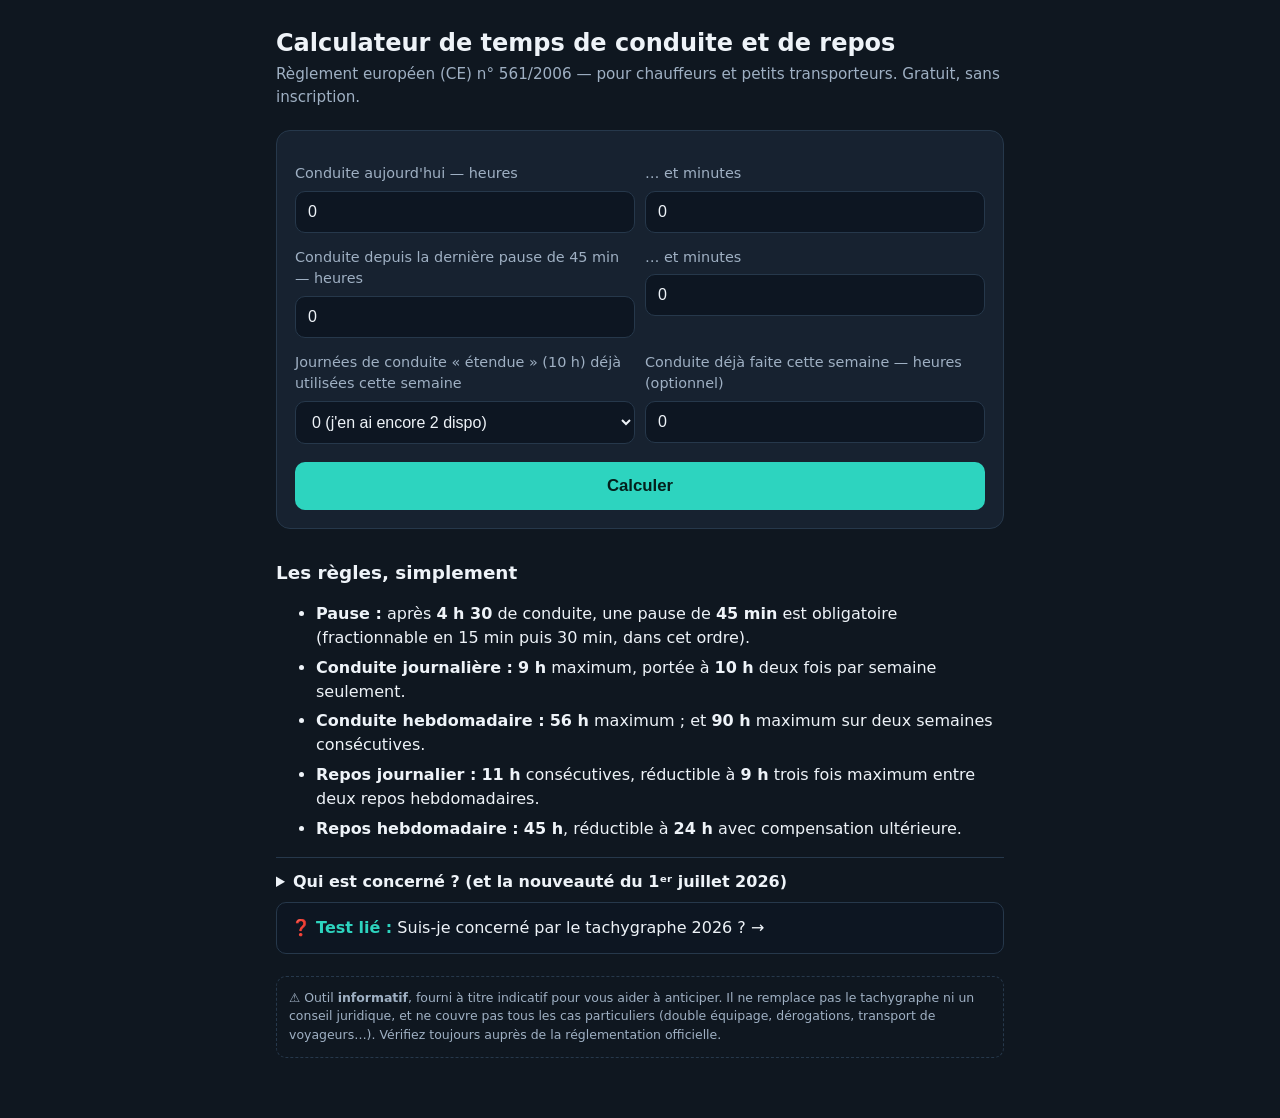
==== index.html @ accab747 "Ajout test tachygraphe 2026 + maillage interne (2e aimant a trafic) Co-Authored-By: Claude Opus 4.8 " ====
<!DOCTYPE html>
<html lang="fr">
<head>
<meta charset="utf-8">
<meta name="viewport" content="width=device-width, initial-scale=1">
<title>Calculateur de temps de conduite et de repos (règles UE 561/2006) — gratuit</title>
<meta name="description" content="Calculez gratuitement votre temps de conduite restant, votre prochaine pause obligatoire et votre repos journalier selon la réglementation européenne 561/2006. Outil simple pour chauffeurs et petits transporteurs.">
<style>
  :root{
    --bg:#0f1720; --card:#172230; --ink:#eef3f8; --muted:#9fb0c3;
    --accent:#2dd4bf; --warn:#f59e0b; --bad:#ef4444; --good:#22c55e; --line:#26384b;
  }
  *{box-sizing:border-box}
  body{margin:0;font-family:system-ui,-apple-system,Segoe UI,Roboto,sans-serif;background:var(--bg);color:var(--ink);line-height:1.5}
  .wrap{max-width:760px;margin:0 auto;padding:20px 16px 60px}
  h1{font-size:1.5rem;margin:.2em 0 .1em}
  .sub{color:var(--muted);margin:0 0 1.4em;font-size:.95rem}
  .card{background:var(--card);border:1px solid var(--line);border-radius:14px;padding:18px;margin-bottom:16px}
  label{display:block;font-size:.9rem;color:var(--muted);margin:14px 0 6px}
  .row{display:flex;gap:10px;flex-wrap:wrap}
  .row .fld{flex:1;min-width:120px}
  input,select{width:100%;background:#0d1622;border:1px solid var(--line);color:var(--ink);
    border-radius:10px;padding:11px 12px;font-size:1rem}
  input:focus,select:focus{outline:2px solid var(--accent);border-color:transparent}
  button{margin-top:18px;width:100%;background:var(--accent);color:#04201c;border:0;border-radius:10px;
    padding:14px;font-size:1.05rem;font-weight:700;cursor:pointer}
  button:active{transform:translateY(1px)}
  .res{display:none;margin-top:4px}
  .res.show{display:block}
  .stat{display:flex;justify-content:space-between;align-items:center;gap:12px;
    padding:13px 14px;border-radius:10px;background:#0d1622;border:1px solid var(--line);margin-bottom:10px}
  .stat .v{font-weight:800;font-size:1.15rem;white-space:nowrap}
  .stat small{display:block;color:var(--muted);font-weight:400;font-size:.78rem}
  .ok{color:var(--good)} .wn{color:var(--warn)} .bd{color:var(--bad)}
  .note{font-size:.82rem;color:var(--muted)}
  details{margin-top:10px;border-top:1px solid var(--line);padding-top:12px}
  summary{cursor:pointer;font-weight:600}
  h2{font-size:1.15rem;margin:1.6em 0 .4em}
  .rules li{margin:.35em 0}
  .disc{font-size:.78rem;color:var(--muted);border:1px dashed var(--line);border-radius:10px;padding:12px;margin-top:22px}
  a{color:var(--accent)}
</style>
</head>
<body>
<div class="wrap">
  <h1>Calculateur de temps de conduite et de repos</h1>
  <p class="sub">Règlement européen (CE) n° 561/2006 — pour chauffeurs et petits transporteurs. Gratuit, sans inscription.</p>

  <div class="card">
    <div class="row">
      <div class="fld">
        <label for="dh">Conduite aujourd'hui — heures</label>
        <input id="dh" type="number" min="0" max="15" value="0" inputmode="numeric">
      </div>
      <div class="fld">
        <label for="dm">… et minutes</label>
        <input id="dm" type="number" min="0" max="59" value="0" inputmode="numeric">
      </div>
    </div>
    <div class="row">
      <div class="fld">
        <label for="ch">Conduite depuis la dernière pause de 45 min — heures</label>
        <input id="ch" type="number" min="0" max="10" value="0" inputmode="numeric">
      </div>
      <div class="fld">
        <label for="cm">… et minutes</label>
        <input id="cm" type="number" min="0" max="59" value="0" inputmode="numeric">
      </div>
    </div>
    <div class="row">
      <div class="fld">
        <label for="ext">Journées de conduite « étendue » (10 h) déjà utilisées cette semaine</label>
        <select id="ext">
          <option value="0">0 (j'en ai encore 2 dispo)</option>
          <option value="1">1 (encore 1 dispo)</option>
          <option value="2">2 (plus dispo cette semaine)</option>
        </select>
      </div>
      <div class="fld">
        <label for="wk">Conduite déjà faite cette semaine — heures (optionnel)</label>
        <input id="wk" type="number" min="0" max="56" value="0" inputmode="numeric">
      </div>
    </div>
    <button onclick="calc()">Calculer</button>
  </div>

  <div id="res" class="res">
    <div class="card">
      <div id="pause" class="stat"></div>
      <div id="jour" class="stat"></div>
      <div id="hebdo" class="stat"></div>
      <div id="repos" class="stat"></div>
      <p class="note" id="resume"></p>
    </div>
  </div>

  <h2>Les règles, simplement</h2>
  <ul class="rules">
    <li><b>Pause :</b> après <b>4 h 30</b> de conduite, une pause de <b>45 min</b> est obligatoire (fractionnable en 15 min puis 30 min, dans cet ordre).</li>
    <li><b>Conduite journalière :</b> <b>9 h</b> maximum, portée à <b>10 h</b> deux fois par semaine seulement.</li>
    <li><b>Conduite hebdomadaire :</b> <b>56 h</b> maximum ; et <b>90 h</b> maximum sur deux semaines consécutives.</li>
    <li><b>Repos journalier :</b> <b>11 h</b> consécutives, réductible à <b>9 h</b> trois fois maximum entre deux repos hebdomadaires.</li>
    <li><b>Repos hebdomadaire :</b> <b>45 h</b>, réductible à <b>24 h</b> avec compensation ultérieure.</li>
  </ul>

  <details>
    <summary>Qui est concerné ? (et la nouveauté du 1ᵉʳ juillet 2026)</summary>
    <p class="note">Ces règles s'appliquent à la plupart des transports de marchandises par véhicule &gt; 3,5 t. <b>Nouveauté :</b> depuis le 1ᵉʳ juillet 2026, les <b>utilitaires de 2,5 à 3,5 t</b> effectuant du <b>transport international ou du cabotage pour compte d'autrui</b> y sont aussi soumis et doivent être équipés d'un tachygraphe intelligent. Le transport purement national en véhicule &lt; 3,5 t reste hors champ.</p>
  </details>

  <a href="tachygraphe-2026/" style="display:block;margin-top:8px;background:#0d1622;border:1px solid var(--line);border-radius:10px;padding:13px 14px;text-decoration:none;color:var(--ink)">❓ <b style="color:var(--accent)">Test lié :</b> Suis-je concerné par le tachygraphe 2026 ? →</a>

  <div class="disc">
    ⚠️ Outil <b>informatif</b>, fourni à titre indicatif pour vous aider à anticiper. Il ne remplace pas le tachygraphe ni un conseil juridique, et ne couvre pas tous les cas particuliers (double équipage, dérogations, transport de voyageurs…). Vérifiez toujours auprès de la réglementation officielle.
  </div>
</div>

<script>
function toMin(h,m){return (parseInt(h||0,10)*60)+parseInt(m||0,10);}
function fmt(min){if(min<0)min=0;var h=Math.floor(min/60),m=min%60;return (h>0?h+' h ':'')+(m>0||h===0?m+' min':'').trim();}
function setStat(id,cls,label,value,sub){
  document.getElementById(id).innerHTML='<div><b>'+label+'</b>'+(sub?'<small>'+sub+'</small>':'')+'</div><div class="v '+cls+'">'+value+'</div>';
}
function calc(){
  var jour=toMin(dh.value,dm.value);
  var cont=toMin(ch.value,cm.value);
  var ext=parseInt(document.getElementById('ext').value,10);
  var wk=parseInt(document.getElementById('wk').value||0,10)*60;

  // Pause obligatoire
  var avantPause=270-cont; // 4h30 = 270 min
  if(avantPause<=0) setStat('pause','bd','Pause obligatoire','MAINTENANT','Vous avez atteint 4 h 30 de conduite continue → 45 min de pause');
  else setStat('pause', avantPause<=45?'wn':'ok','Avant la pause de 45 min', fmt(avantPause), 'Conduite continue restante avant pause obligatoire');

  // Limite journalière
  var limite = ext<2 ? 600 : 540; // 10h si extension dispo, sinon 9h
  var resteJour = limite-jour;
  var subJour = ext<2 ? 'Limite 9 h, extensible à 10 h ('+(2-ext)+' restante(s) cette semaine)' : 'Limite 9 h (plus d\'extension dispo)';
  setStat('jour', resteJour<=0?'bd':(resteJour<=60?'wn':'ok'), 'Conduite restante aujourd\'hui', resteJour<=0?'0 — limite atteinte':fmt(resteJour), subJour);

  // Hebdo
  var resteHebdo=3360-(wk+jour); // 56h = 3360
  setStat('hebdo', resteHebdo<=0?'bd':(resteHebdo<=180?'wn':'ok'), 'Conduite restante cette semaine', resteHebdo<=0?'0 — limite 56 h atteinte':fmt(resteHebdo), 'Plafond hebdomadaire 56 h');

  // Repos
  setStat('repos','ok','Repos journalier requis','11 h','Réductible à 9 h, 3 fois max entre 2 repos hebdo');

  // Résumé : le plus contraignant
  var dispo=Math.max(0,Math.min(resteJour,resteHebdo,avantPause<=0?0:avantPause));
  var resume;
  if(avantPause<=0) resume='➡️ Stop : prenez votre pause de 45 min avant de repartir.';
  else if(dispo<=0) resume='➡️ Vous avez atteint une limite — repos requis avant de reconduire.';
  else resume='➡️ Vous pouvez encore conduire environ '+fmt(dispo)+' avant la prochaine contrainte.';
  document.getElementById('resume').textContent=resume;

  document.getElementById('res').classList.add('show');
  document.getElementById('res').scrollIntoView({behavior:'smooth',block:'start'});
}
</script>
</body>
</html>
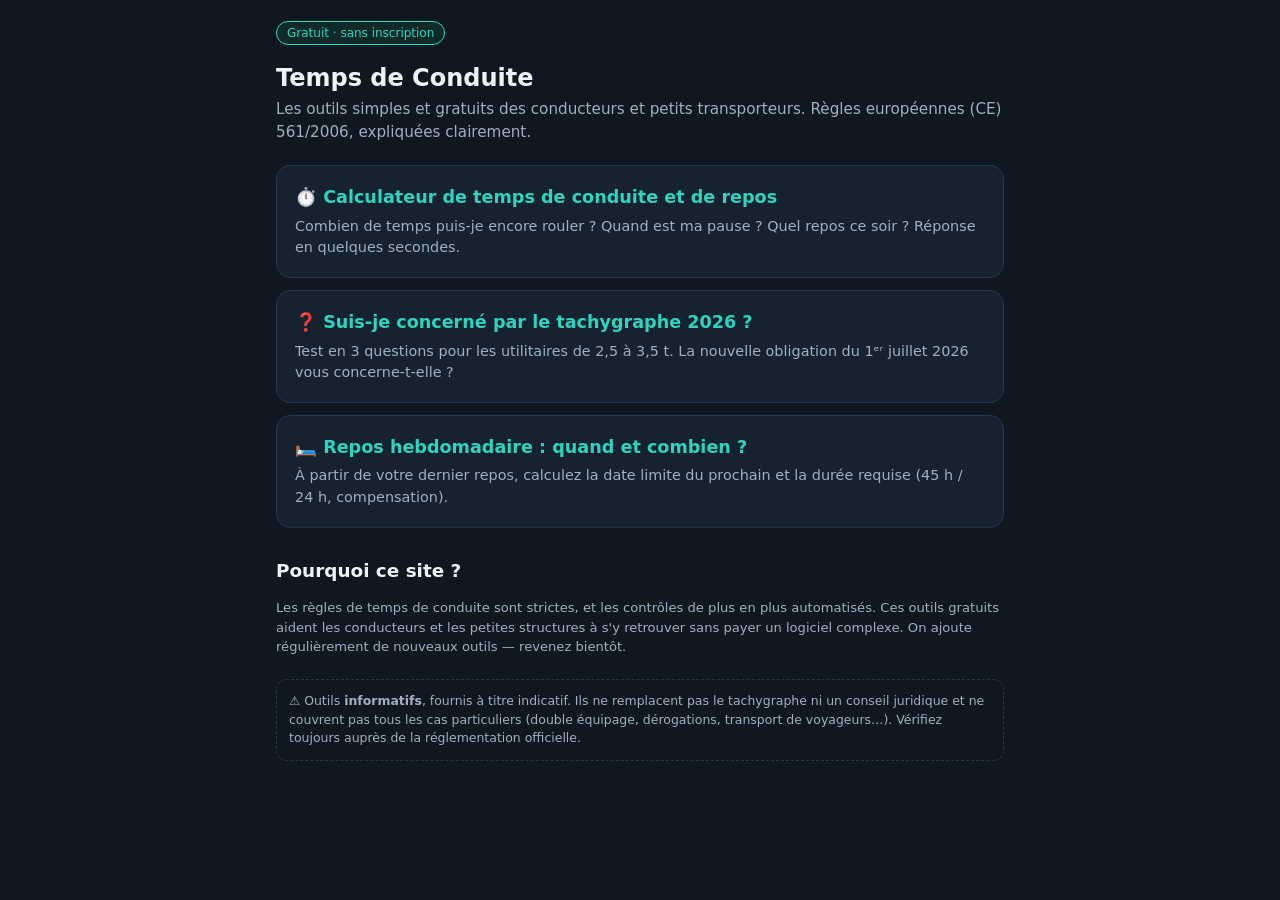
==== commit 1e535225: "Mini-site : page d'accueil + style partage + 3e outil (repos hebdomadaire) Restructuration : accueil" ====
--- a/index.html
+++ b/index.html
@@ -3,159 +3,38 @@
 <head>
 <meta charset="utf-8">
 <meta name="viewport" content="width=device-width, initial-scale=1">
-<title>Calculateur de temps de conduite et de repos (règles UE 561/2006) — gratuit</title>
-<meta name="description" content="Calculez gratuitement votre temps de conduite restant, votre prochaine pause obligatoire et votre repos journalier selon la réglementation européenne 561/2006. Outil simple pour chauffeurs et petits transporteurs.">
-<style>
-  :root{
-    --bg:#0f1720; --card:#172230; --ink:#eef3f8; --muted:#9fb0c3;
-    --accent:#2dd4bf; --warn:#f59e0b; --bad:#ef4444; --good:#22c55e; --line:#26384b;
-  }
-  *{box-sizing:border-box}
-  body{margin:0;font-family:system-ui,-apple-system,Segoe UI,Roboto,sans-serif;background:var(--bg);color:var(--ink);line-height:1.5}
-  .wrap{max-width:760px;margin:0 auto;padding:20px 16px 60px}
-  h1{font-size:1.5rem;margin:.2em 0 .1em}
-  .sub{color:var(--muted);margin:0 0 1.4em;font-size:.95rem}
-  .card{background:var(--card);border:1px solid var(--line);border-radius:14px;padding:18px;margin-bottom:16px}
-  label{display:block;font-size:.9rem;color:var(--muted);margin:14px 0 6px}
-  .row{display:flex;gap:10px;flex-wrap:wrap}
-  .row .fld{flex:1;min-width:120px}
-  input,select{width:100%;background:#0d1622;border:1px solid var(--line);color:var(--ink);
-    border-radius:10px;padding:11px 12px;font-size:1rem}
-  input:focus,select:focus{outline:2px solid var(--accent);border-color:transparent}
-  button{margin-top:18px;width:100%;background:var(--accent);color:#04201c;border:0;border-radius:10px;
-    padding:14px;font-size:1.05rem;font-weight:700;cursor:pointer}
-  button:active{transform:translateY(1px)}
-  .res{display:none;margin-top:4px}
-  .res.show{display:block}
-  .stat{display:flex;justify-content:space-between;align-items:center;gap:12px;
-    padding:13px 14px;border-radius:10px;background:#0d1622;border:1px solid var(--line);margin-bottom:10px}
-  .stat .v{font-weight:800;font-size:1.15rem;white-space:nowrap}
-  .stat small{display:block;color:var(--muted);font-weight:400;font-size:.78rem}
-  .ok{color:var(--good)} .wn{color:var(--warn)} .bd{color:var(--bad)}
-  .note{font-size:.82rem;color:var(--muted)}
-  details{margin-top:10px;border-top:1px solid var(--line);padding-top:12px}
-  summary{cursor:pointer;font-weight:600}
-  h2{font-size:1.15rem;margin:1.6em 0 .4em}
-  .rules li{margin:.35em 0}
-  .disc{font-size:.78rem;color:var(--muted);border:1px dashed var(--line);border-radius:10px;padding:12px;margin-top:22px}
-  a{color:var(--accent)}
-</style>
+<title>Temps de Conduite — outils gratuits pour chauffeurs et petits transporteurs</title>
+<meta name="description" content="Outils gratuits pour les conducteurs et petits transporteurs : calculateur de temps de conduite et de repos, test tachygraphe 2026, repos hebdomadaire. Règles UE 561/2006, sans inscription.">
+<link rel="canonical" href="https://jeromerinderboyer-ops.github.io/temps-de-conduite/">
+<link rel="stylesheet" href="style.css">
 </head>
 <body>
 <div class="wrap">
-  <h1>Calculateur de temps de conduite et de repos</h1>
-  <p class="sub">Règlement européen (CE) n° 561/2006 — pour chauffeurs et petits transporteurs. Gratuit, sans inscription.</p>
+  <span class="badge">Gratuit · sans inscription</span>
+  <h1>Temps de Conduite</h1>
+  <p class="sub">Les outils simples et gratuits des conducteurs et petits transporteurs. Règles européennes (CE) 561/2006, expliquées clairement.</p>
 
-  <div class="card">
-    <div class="row">
-      <div class="fld">
-        <label for="dh">Conduite aujourd'hui — heures</label>
-        <input id="dh" type="number" min="0" max="15" value="0" inputmode="numeric">
-      </div>
-      <div class="fld">
-        <label for="dm">… et minutes</label>
-        <input id="dm" type="number" min="0" max="59" value="0" inputmode="numeric">
-      </div>
-    </div>
-    <div class="row">
-      <div class="fld">
-        <label for="ch">Conduite depuis la dernière pause de 45 min — heures</label>
-        <input id="ch" type="number" min="0" max="10" value="0" inputmode="numeric">
-      </div>
-      <div class="fld">
-        <label for="cm">… et minutes</label>
-        <input id="cm" type="number" min="0" max="59" value="0" inputmode="numeric">
-      </div>
-    </div>
-    <div class="row">
-      <div class="fld">
-        <label for="ext">Journées de conduite « étendue » (10 h) déjà utilisées cette semaine</label>
-        <select id="ext">
-          <option value="0">0 (j'en ai encore 2 dispo)</option>
-          <option value="1">1 (encore 1 dispo)</option>
-          <option value="2">2 (plus dispo cette semaine)</option>
-        </select>
-      </div>
-      <div class="fld">
-        <label for="wk">Conduite déjà faite cette semaine — heures (optionnel)</label>
-        <input id="wk" type="number" min="0" max="56" value="0" inputmode="numeric">
-      </div>
-    </div>
-    <button onclick="calc()">Calculer</button>
+  <div class="tools">
+    <a class="tool" href="calculateur-temps-conduite/">
+      <h3>⏱️ Calculateur de temps de conduite et de repos</h3>
+      <p>Combien de temps puis-je encore rouler ? Quand est ma pause ? Quel repos ce soir ? Réponse en quelques secondes.</p>
+    </a>
+    <a class="tool" href="tachygraphe-2026/">
+      <h3>❓ Suis-je concerné par le tachygraphe 2026 ?</h3>
+      <p>Test en 3 questions pour les utilitaires de 2,5 à 3,5 t. La nouvelle obligation du 1ᵉʳ juillet 2026 vous concerne-t-elle ?</p>
+    </a>
+    <a class="tool" href="repos-hebdomadaire/">
+      <h3>🛏️ Repos hebdomadaire : quand et combien ?</h3>
+      <p>À partir de votre dernier repos, calculez la date limite du prochain et la durée requise (45 h / 24 h, compensation).</p>
+    </a>
   </div>
 
-  <div id="res" class="res">
-    <div class="card">
-      <div id="pause" class="stat"></div>
-      <div id="jour" class="stat"></div>
-      <div id="hebdo" class="stat"></div>
-      <div id="repos" class="stat"></div>
-      <p class="note" id="resume"></p>
-    </div>
-  </div>
-
-  <h2>Les règles, simplement</h2>
-  <ul class="rules">
-    <li><b>Pause :</b> après <b>4 h 30</b> de conduite, une pause de <b>45 min</b> est obligatoire (fractionnable en 15 min puis 30 min, dans cet ordre).</li>
-    <li><b>Conduite journalière :</b> <b>9 h</b> maximum, portée à <b>10 h</b> deux fois par semaine seulement.</li>
-    <li><b>Conduite hebdomadaire :</b> <b>56 h</b> maximum ; et <b>90 h</b> maximum sur deux semaines consécutives.</li>
-    <li><b>Repos journalier :</b> <b>11 h</b> consécutives, réductible à <b>9 h</b> trois fois maximum entre deux repos hebdomadaires.</li>
-    <li><b>Repos hebdomadaire :</b> <b>45 h</b>, réductible à <b>24 h</b> avec compensation ultérieure.</li>
-  </ul>
-
-  <details>
-    <summary>Qui est concerné ? (et la nouveauté du 1ᵉʳ juillet 2026)</summary>
-    <p class="note">Ces règles s'appliquent à la plupart des transports de marchandises par véhicule &gt; 3,5 t. <b>Nouveauté :</b> depuis le 1ᵉʳ juillet 2026, les <b>utilitaires de 2,5 à 3,5 t</b> effectuant du <b>transport international ou du cabotage pour compte d'autrui</b> y sont aussi soumis et doivent être équipés d'un tachygraphe intelligent. Le transport purement national en véhicule &lt; 3,5 t reste hors champ.</p>
-  </details>
-
-  <a href="tachygraphe-2026/" style="display:block;margin-top:8px;background:#0d1622;border:1px solid var(--line);border-radius:10px;padding:13px 14px;text-decoration:none;color:var(--ink)">❓ <b style="color:var(--accent)">Test lié :</b> Suis-je concerné par le tachygraphe 2026 ? →</a>
+  <h2 class="sec">Pourquoi ce site ?</h2>
+  <p class="note">Les règles de temps de conduite sont strictes, et les contrôles de plus en plus automatisés. Ces outils gratuits aident les conducteurs et les petites structures à s'y retrouver sans payer un logiciel complexe. On ajoute régulièrement de nouveaux outils — revenez bientôt.</p>
 
   <div class="disc">
-    ⚠️ Outil <b>informatif</b>, fourni à titre indicatif pour vous aider à anticiper. Il ne remplace pas le tachygraphe ni un conseil juridique, et ne couvre pas tous les cas particuliers (double équipage, dérogations, transport de voyageurs…). Vérifiez toujours auprès de la réglementation officielle.
+    ⚠️ Outils <b>informatifs</b>, fournis à titre indicatif. Ils ne remplacent pas le tachygraphe ni un conseil juridique et ne couvrent pas tous les cas particuliers (double équipage, dérogations, transport de voyageurs…). Vérifiez toujours auprès de la réglementation officielle.
   </div>
 </div>
-
-<script>
-function toMin(h,m){return (parseInt(h||0,10)*60)+parseInt(m||0,10);}
-function fmt(min){if(min<0)min=0;var h=Math.floor(min/60),m=min%60;return (h>0?h+' h ':'')+(m>0||h===0?m+' min':'').trim();}
-function setStat(id,cls,label,value,sub){
-  document.getElementById(id).innerHTML='<div><b>'+label+'</b>'+(sub?'<small>'+sub+'</small>':'')+'</div><div class="v '+cls+'">'+value+'</div>';
-}
-function calc(){
-  var jour=toMin(dh.value,dm.value);
-  var cont=toMin(ch.value,cm.value);
-  var ext=parseInt(document.getElementById('ext').value,10);
-  var wk=parseInt(document.getElementById('wk').value||0,10)*60;
-
-  // Pause obligatoire
-  var avantPause=270-cont; // 4h30 = 270 min
-  if(avantPause<=0) setStat('pause','bd','Pause obligatoire','MAINTENANT','Vous avez atteint 4 h 30 de conduite continue → 45 min de pause');
-  else setStat('pause', avantPause<=45?'wn':'ok','Avant la pause de 45 min', fmt(avantPause), 'Conduite continue restante avant pause obligatoire');
-
-  // Limite journalière
-  var limite = ext<2 ? 600 : 540; // 10h si extension dispo, sinon 9h
-  var resteJour = limite-jour;
-  var subJour = ext<2 ? 'Limite 9 h, extensible à 10 h ('+(2-ext)+' restante(s) cette semaine)' : 'Limite 9 h (plus d\'extension dispo)';
-  setStat('jour', resteJour<=0?'bd':(resteJour<=60?'wn':'ok'), 'Conduite restante aujourd\'hui', resteJour<=0?'0 — limite atteinte':fmt(resteJour), subJour);
-
-  // Hebdo
-  var resteHebdo=3360-(wk+jour); // 56h = 3360
-  setStat('hebdo', resteHebdo<=0?'bd':(resteHebdo<=180?'wn':'ok'), 'Conduite restante cette semaine', resteHebdo<=0?'0 — limite 56 h atteinte':fmt(resteHebdo), 'Plafond hebdomadaire 56 h');
-
-  // Repos
-  setStat('repos','ok','Repos journalier requis','11 h','Réductible à 9 h, 3 fois max entre 2 repos hebdo');
-
-  // Résumé : le plus contraignant
-  var dispo=Math.max(0,Math.min(resteJour,resteHebdo,avantPause<=0?0:avantPause));
-  var resume;
-  if(avantPause<=0) resume='➡️ Stop : prenez votre pause de 45 min avant de repartir.';
-  else if(dispo<=0) resume='➡️ Vous avez atteint une limite — repos requis avant de reconduire.';
-  else resume='➡️ Vous pouvez encore conduire environ '+fmt(dispo)+' avant la prochaine contrainte.';
-  document.getElementById('resume').textContent=resume;
-
-  document.getElementById('res').classList.add('show');
-  document.getElementById('res').scrollIntoView({behavior:'smooth',block:'start'});
-}
-</script>
 </body>
 </html>
--- a/style.css
+++ b/style.css
@@ -0,0 +1,56 @@
+:root{
+  --bg:#0f1720; --card:#172230; --ink:#eef3f8; --muted:#9fb0c3;
+  --accent:#2dd4bf; --warn:#f59e0b; --bad:#ef4444; --good:#22c55e; --line:#26384b;
+}
+*{box-sizing:border-box}
+body{margin:0;font-family:system-ui,-apple-system,Segoe UI,Roboto,sans-serif;background:var(--bg);color:var(--ink);line-height:1.5}
+.wrap{max-width:760px;margin:0 auto;padding:20px 16px 60px}
+a{color:var(--accent)}
+.nav{font-size:.85rem;color:var(--muted);margin-bottom:14px}
+.nav a{text-decoration:none}
+h1{font-size:1.5rem;margin:.2em 0 .1em}
+.sub{color:var(--muted);margin:0 0 1.4em;font-size:.95rem}
+.card{background:var(--card);border:1px solid var(--line);border-radius:14px;padding:18px;margin-bottom:16px}
+label{display:block;font-size:.9rem;color:var(--muted);margin:14px 0 6px}
+.row{display:flex;gap:10px;flex-wrap:wrap}
+.row .fld{flex:1;min-width:120px}
+input,select{width:100%;background:#0d1622;border:1px solid var(--line);color:var(--ink);border-radius:10px;padding:11px 12px;font-size:1rem}
+input:focus,select:focus{outline:2px solid var(--accent);border-color:transparent}
+.btn{margin-top:18px;width:100%;background:var(--accent);color:#04201c;border:0;border-radius:10px;padding:14px;font-size:1.05rem;font-weight:700;cursor:pointer}
+.btn:active{transform:translateY(1px)}
+.btn:disabled{opacity:.4;cursor:not-allowed}
+.res{display:none;margin-top:4px}
+.res.show{display:block}
+.stat{display:flex;justify-content:space-between;align-items:center;gap:12px;padding:13px 14px;border-radius:10px;background:#0d1622;border:1px solid var(--line);margin-bottom:10px}
+.stat .v{font-weight:800;font-size:1.15rem;white-space:nowrap}
+.stat small{display:block;color:var(--muted);font-weight:400;font-size:.78rem}
+.ok{color:var(--good)} .wn{color:var(--warn)} .bd{color:var(--bad)}
+.note{font-size:.82rem;color:var(--muted)}
+.q{font-weight:600;margin:0 0 10px}
+.opts{display:flex;flex-direction:column;gap:8px}
+.opt{display:block;width:100%;text-align:left;background:#0d1622;border:1px solid var(--line);color:var(--ink);border-radius:10px;padding:13px 14px;font-size:1rem;cursor:pointer}
+.opt:hover{border-color:var(--accent)}
+.opt.sel{border-color:var(--accent);background:#0f2a28}
+.step{margin-bottom:18px}
+.step small{color:var(--muted);font-size:.8rem}
+.verdict{display:none;border-radius:14px;padding:18px;margin-bottom:16px;border:1px solid var(--line)}
+.verdict.show{display:block}
+.verdict h2{margin:.1em 0 .4em;font-size:1.25rem}
+.v-bad{background:#2a1416;border-color:var(--bad)} .v-bad h2{color:var(--bad)}
+.v-good{background:#0f2a18;border-color:var(--good)} .v-good h2{color:var(--good)}
+.v-info{background:#1a2233;border-color:var(--accent)} .v-info h2{color:var(--accent)}
+.verdict ul{margin:.4em 0 0;padding-left:1.1em} .verdict li{margin:.3em 0}
+h2.sec{font-size:1.15rem;margin:1.6em 0 .4em}
+.rules li{margin:.35em 0}
+details{margin-top:10px;border-top:1px solid var(--line);padding-top:12px}
+summary{cursor:pointer;font-weight:600}
+.cross{display:block;margin-top:8px;background:#0d1622;border:1px solid var(--line);border-radius:10px;padding:13px 14px;text-decoration:none;color:var(--ink)}
+.cross b{color:var(--accent)}
+.disc{font-size:.78rem;color:var(--muted);border:1px dashed var(--line);border-radius:10px;padding:12px;margin-top:22px}
+/* home */
+.tools{display:grid;gap:12px}
+.tool{display:block;background:var(--card);border:1px solid var(--line);border-radius:14px;padding:18px;text-decoration:none;color:var(--ink)}
+.tool:hover{border-color:var(--accent)}
+.tool h3{margin:0 0 .3em;font-size:1.1rem;color:var(--accent)}
+.tool p{margin:0;color:var(--muted);font-size:.9rem}
+.badge{display:inline-block;background:#0f2a28;border:1px solid var(--accent);color:var(--accent);border-radius:999px;padding:2px 10px;font-size:.75rem;margin-bottom:10px}
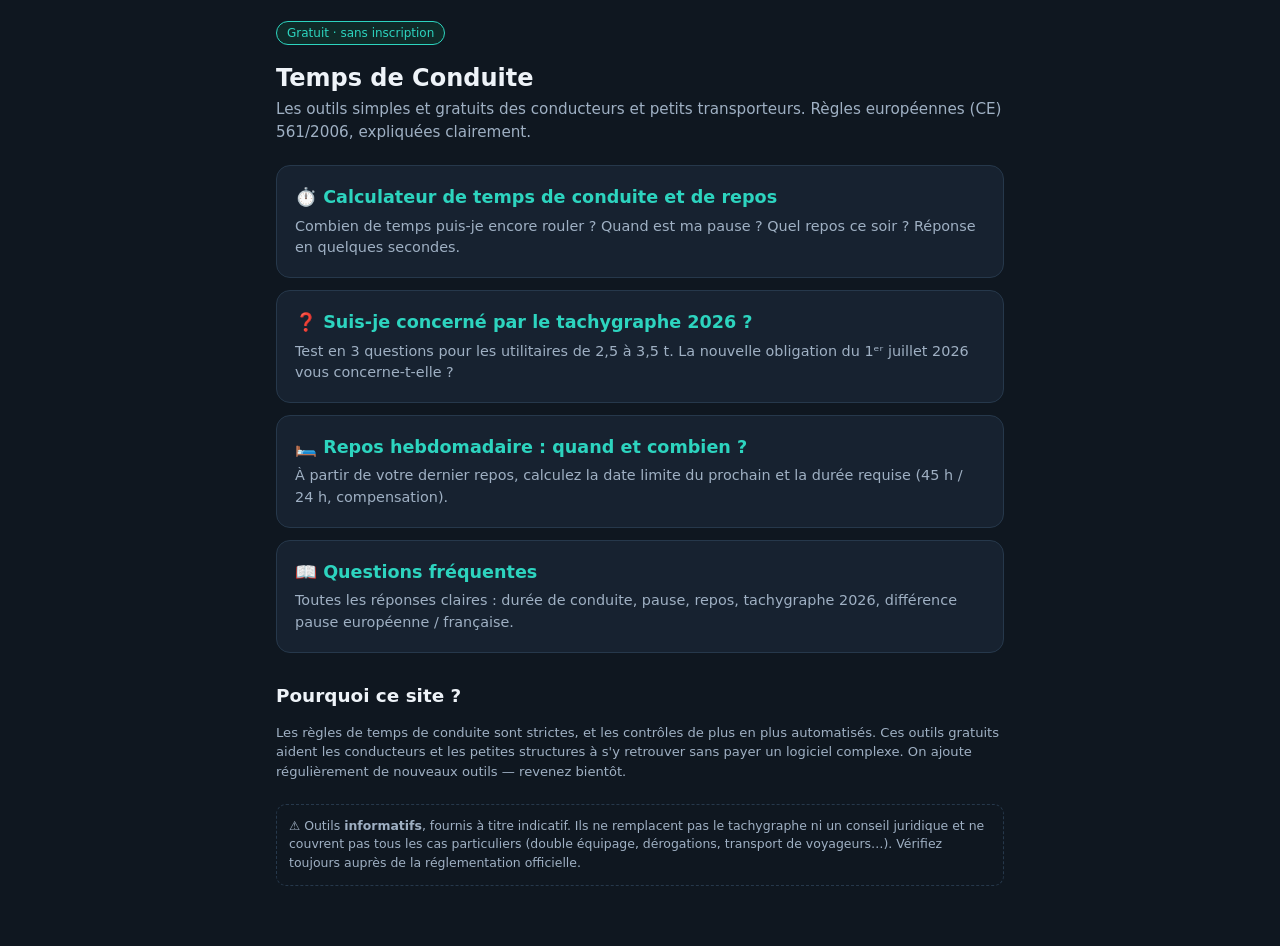
==== commit 058944d9: "Ajout page FAQ (contenu SEO + donnees structurees FAQPage) + lien accueil Co-Authored-By: Claude Opu" ====
--- a/index.html
+++ b/index.html
@@ -27,6 +27,10 @@
       <h3>🛏️ Repos hebdomadaire : quand et combien ?</h3>
       <p>À partir de votre dernier repos, calculez la date limite du prochain et la durée requise (45 h / 24 h, compensation).</p>
     </a>
+    <a class="tool" href="faq/">
+      <h3>📖 Questions fréquentes</h3>
+      <p>Toutes les réponses claires : durée de conduite, pause, repos, tachygraphe 2026, différence pause européenne / française.</p>
+    </a>
   </div>
 
   <h2 class="sec">Pourquoi ce site ?</h2>
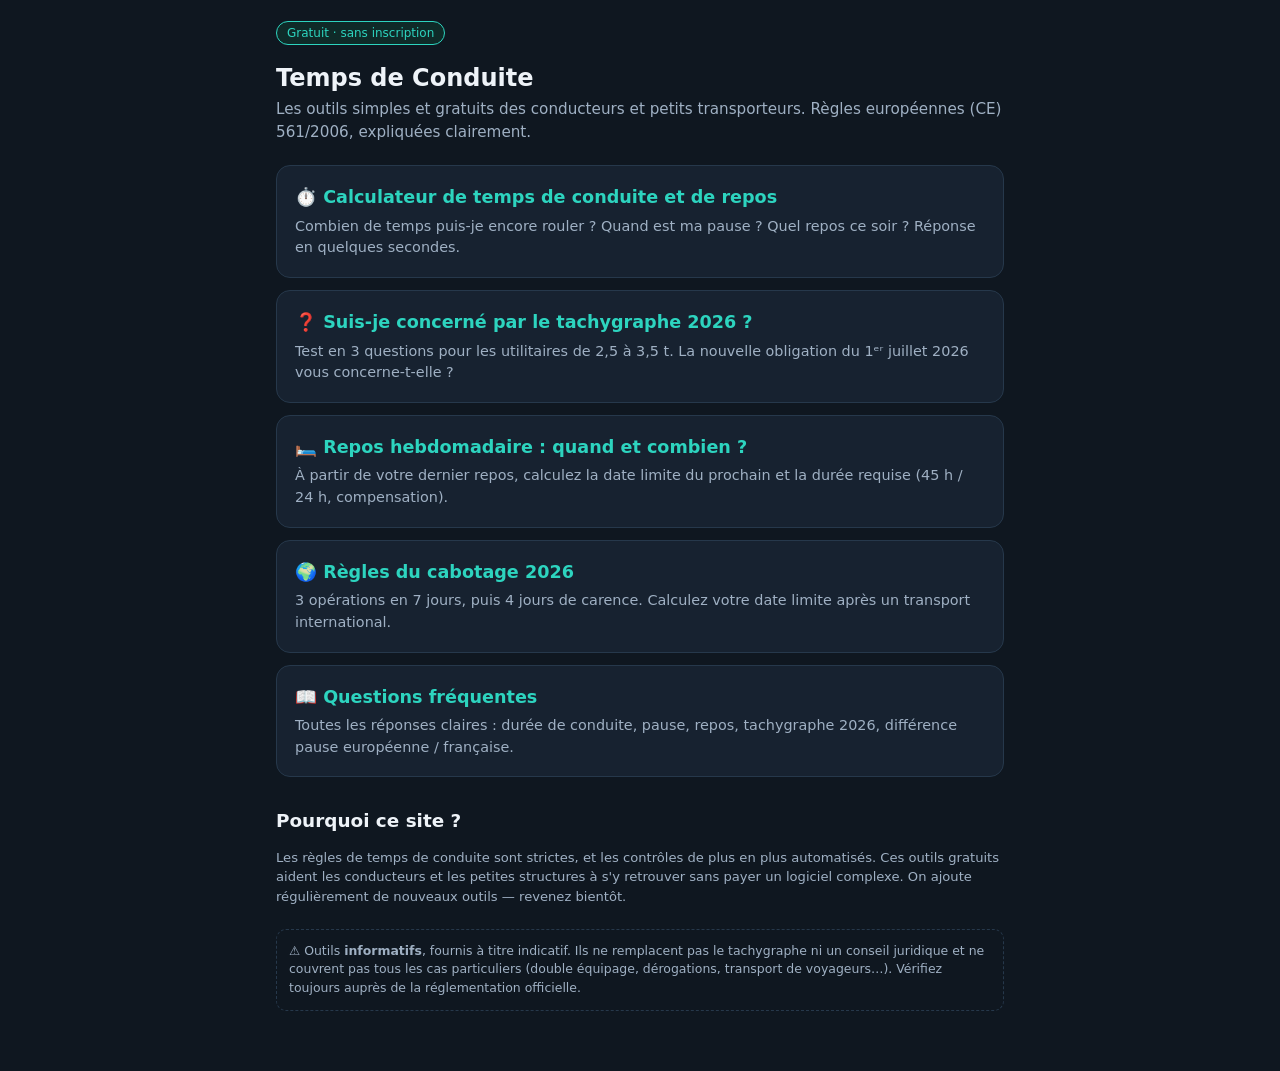
==== commit 459e7ed0: "5e outil : regles du cabotage 2026 + calculateur fenetre 7j/carence 4j Co-Authored-By: Claude Opus 4" ====
--- a/index.html
+++ b/index.html
@@ -27,6 +27,10 @@
       <h3>🛏️ Repos hebdomadaire : quand et combien ?</h3>
       <p>À partir de votre dernier repos, calculez la date limite du prochain et la durée requise (45 h / 24 h, compensation).</p>
     </a>
+    <a class="tool" href="cabotage/">
+      <h3>🌍 Règles du cabotage 2026</h3>
+      <p>3 opérations en 7 jours, puis 4 jours de carence. Calculez votre date limite après un transport international.</p>
+    </a>
     <a class="tool" href="faq/">
       <h3>📖 Questions fréquentes</h3>
       <p>Toutes les réponses claires : durée de conduite, pause, repos, tachygraphe 2026, différence pause européenne / française.</p>
@@ -40,5 +44,6 @@
     ⚠️ Outils <b>informatifs</b>, fournis à titre indicatif. Ils ne remplacent pas le tachygraphe ni un conseil juridique et ne couvrent pas tous les cas particuliers (double équipage, dérogations, transport de voyageurs…). Vérifiez toujours auprès de la réglementation officielle.
   </div>
 </div>
+<script data-goatcounter="https://tempsdeconduite.goatcounter.com/count" async src="//gc.zgo.at/count.js"></script>
 </body>
 </html>
